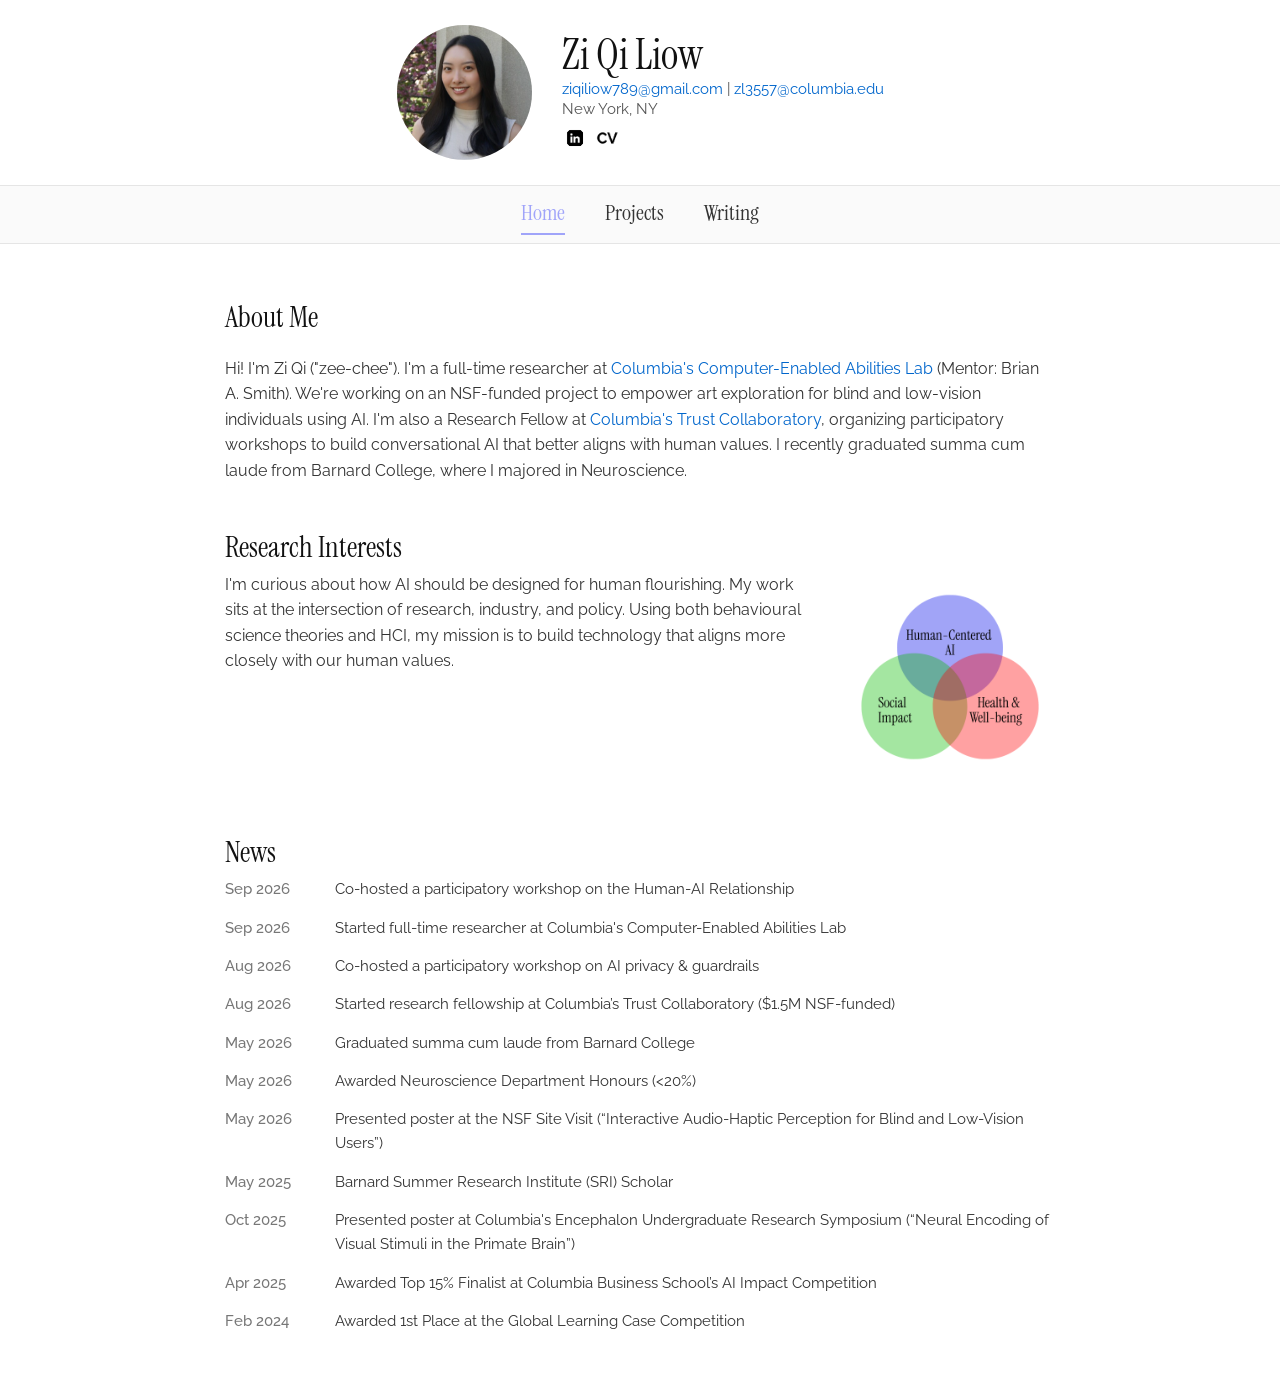
==== index.html @ b8210c05 "Commit #1 of personal portfolio" ====
<!DOCTYPE html>
<html lang="en">
<head>
  <meta charset="UTF-8">
  <meta name="viewport" content="width=device-width, initial-scale=1.0">
  <title>Zi Qi Liow</title>
  
  <!-- Favicon / Tab Icon -->
  <link rel="icon" type="image/png" href="website_icon.png">
  
  <!-- Google Fonts: Instrument Serif & Raleway -->
  <link rel="preconnect" href="https://fonts.googleapis.com">
  <link rel="preconnect" href="https://fonts.gstatic.com" crossorigin>
  <link href="https://fonts.googleapis.com/css2?family=Instrument+Serif:ital@0;1&family=Raleway:ital,wght@0,400;0,500;0,600;1,400&display=swap" rel="stylesheet">
  
  <link rel="stylesheet" href="style.css">
</head>
<body>

  <!-- Header & Navigation Bar -->
  <header class="header-container">
    <div class="profile-header">
      <div class="profile-photo">
        <img src="profile.jpg" alt="Zi Qi Liow">
      </div>
      <div class="profile-info">
        <h1>Zi Qi Liow</h1>
        <p class="contact-info">
          <a href="mailto:ziqiliow789@gmail.com">ziqiliow789@gmail.com</a> | 
          <a href="mailto:zl3557@columbia.edu">zl3557@columbia.edu</a><br>
          New York, NY
        </p>
        <div class="social-icons">
          <!-- LinkedIn Image Link -->
          <a href="https://www.linkedin.com/in/ziqiliow/" target="_blank" rel="noopener noreferrer" aria-label="LinkedIn">
            <img src="linkedin_logo.png" alt="LinkedIn" class="header-social-img">
          </a>
          <!-- CV Image Link -->
          <a href="https://drive.google.com/file/d/1fkq90Uz7b1A3cPRXqcvSa09ajLrAJp3x/view?usp=sharing" target="_blank" rel="noopener noreferrer" aria-label="CV">
            <img src="cv_logo.png" alt="CV" class="header-social-img">
          </a>
        </div>
      </div>
    </div>

    <!-- Full Width Navigation Bar -->
    <nav class="navbar">
      <div class="nav-content">
        <a href="index.html" class="active">Home</a>
        <a href="projects.html">Projects</a>
        <a href="https://medium.com/@ziqiliow" target="_blank" rel="noopener noreferrer">Writing</a>
      </div>
    </nav>
  </header>

  <!-- Wrapping Container matching projects.html -->
  <div class="container">
    
    <!-- About Me Section -->
    <section class="section">
      <h2>About Me</h2>
      <p>
        Hi! I'm Zi Qi ("zee-chee"). I'm a full-time researcher at <a href="https://ceal.cs.columbia.edu/" target="_blank" rel="noopener noreferrer">Columbia's Computer-Enabled Abilities Lab</a> (Mentor: Brian A. Smith). We're working on an NSF-funded project to empower art exploration for blind and low-vision individuals using AI. I'm also a Research Fellow at <a href="https://www.trustcollaboratory.org/" target="_blank" rel="noopener noreferrer">Columbia's Trust Collaboratory</a>, organizing participatory workshops to build conversational AI that better aligns with human values. I recently graduated summa cum laude from Barnard College, where I majored in Neuroscience. 
      </p>
    </section>

    <!-- Research Interests Section -->
    <section class="section">
      <h2>Research Interests</h2>
      <div class="research-grid">
        <div class="research-text">
          <p>
            I'm curious about how AI should be designed for human flourishing. My work sits at the intersection of research, industry, and policy. Using both behavioural science theories and HCI, my mission is to build technology that aligns more closely with our human values.
          </p>
        </div>
        <div class="research-graphic">
          <img src="homepage_graphic.png" alt="Research Interests Diagram">
        </div>
      </div>
    </section>

    <!-- News Section -->
    <section id="news" class="section">
      <h2>News</h2>
      <ul class="news-list">
        <li>
          <span class="news-date">Sep 2026</span>
          <span class="news-content">Co-hosted a participatory workshop on the Human-AI Relationship</span>
        </li>
        <li>
          <span class="news-date">Sep 2026</span>
          <span class="news-content">Started full-time researcher at Columbia's Computer-Enabled Abilities Lab</span>
        </li>
        <li>
          <span class="news-date">Aug 2026</span>
          <span class="news-content">Co-hosted a participatory workshop on AI privacy & guardrails</span>
        </li>
        <li>
          <span class="news-date">Aug 2026</span>
          <span class="news-content">Started research fellowship at Columbia’s Trust Collaboratory ($1.5M NSF-funded)</span>
        </li>
        <li>
          <span class="news-date">May 2026</span>
          <span class="news-content">Graduated summa cum laude from Barnard College</span>
        </li>
        <li>
          <span class="news-date">May 2026</span>
          <span class="news-content">Awarded Neuroscience Department Honours (&lt;20%)</span>
        </li>
        <li>
          <span class="news-date">May 2026</span>
          <span class="news-content">Presented poster at the NSF Site Visit (“Interactive Audio-Haptic Perception for Blind and Low-Vision Users”)</span>
        </li>
        <li>
          <span class="news-date">May 2025</span>
          <span class="news-content">Barnard Summer Research Institute (SRI) Scholar</span>
        </li>
        <li>
          <span class="news-date">Oct 2025</span>
          <span class="news-content">Presented poster at Columbia's Encephalon Undergraduate Research Symposium (“Neural Encoding of Visual Stimuli in the Primate Brain”)</span>
        </li>
        <li>
          <span class="news-date">Apr 2025</span>
          <span class="news-content">Awarded Top 15% Finalist at Columbia Business School’s AI Impact Competition</span>
        </li>
        <li>
          <span class="news-date">Feb 2024</span>
          <span class="news-content">Awarded 1st Place at the Global Learning Case Competition</span>
        </li>
      </ul>
    </section>

  </div>

</body>
</html>
---- style.css ----
/* Font Setup & General Styling */
body {
  font-family: 'Raleway', -apple-system, BlinkMacSystemFont, "Segoe UI", Roboto, sans-serif;
  line-height: 1.6;
  color: #333333;
  background-color: #ffffff;
  margin: 0;
  padding: 0;
}

body, p, span, div, li, a, .project-meta, .project-role, .project-year, .project-description {
  font-family: 'Raleway', -apple-system, BlinkMacSystemFont, "Segoe UI", Roboto, sans-serif;
}

/* Main Container Layout */
.container {
  max-width: 860px;
  margin: 25px auto;
  padding: 0 15px;
  box-sizing: border-box;
}

/* Headings with Instrument Serif */
h1, h2, .project-title, .navbar a {
  font-family: 'Instrument Serif', Georgia, serif;
  font-weight: 400;
  color: #111111;
}

/* Header Container (Top spacing matching bottom spacing) */
.header-container {
  width: 100%;
  margin-top: 25px;
  display: flex;
  flex-direction: column;
  align-items: center;
}

/* Side-by-Side Profile Header */
.profile-header {
  display: flex;
  flex-direction: row;
  align-items: center;
  justify-content: center;
  gap: 30px;
  margin-top: 0;
  margin-bottom: 25px;
  max-width: 860px;
  width: 100%;
  padding: 0 15px;
  box-sizing: border-box;
}

.profile-photo {
  display: flex;
  align-items: center;
}

.profile-photo img {
  width: 135px;
  height: 135px;
  object-fit: cover;
  border-radius: 50%;
  background-color: #f0f0f0;
  display: block;
}

.profile-info {
  text-align: left;
}

.profile-info h1 {
  margin: 0 0 2px 0;
  font-size: 2.6rem;
  line-height: 1.05;
}

.contact-info {
  margin: 0;
  color: #555555;
  font-size: 0.92rem;
  line-height: 1.35;
}

/* Social Icons Row (Aligned directly under text) */
.social-icons {
  display: flex;
  gap: 6px;
  align-items: center;
  margin-top: 6px;
  padding-left: 0;
  justify-content: flex-start;
}

.social-icons a {
  display: inline-flex;
  align-items: center;
  transition: transform 0.2s ease, opacity 0.2s ease;
}

.social-icons a:hover {
  transform: translateY(-2px);
  opacity: 0.8;
}

.header-social-img {
  width: 26px;
  height: 26px;
  object-fit: contain;
  display: block;
}

/* Global Link Styles */
a {
  color: #0066cc;
  text-decoration: none;
  transition: color 0.2s ease;
}

a:hover,
a:active {
  color: #a0a4f9 !important;
  text-decoration: underline;
}

/* Full-Width Navigation Bar */
.navbar {
  width: 100%;
  border-top: 1px solid #e5e5e5;
  border-bottom: 1px solid #e5e5e5;
  background-color: #fafafa;
  margin-top: 0;
  margin-bottom: 25px;
}

.nav-content {
  max-width: 860px;
  margin: 0 auto;
  display: flex;
  justify-content: center;
  gap: 40px;
  padding: 8px 15px;
  box-sizing: border-box;
}

.navbar a {
  font-size: 1.35rem;
  color: #333333;
  text-decoration: none;
  padding: 2px 0;
}

.navbar a:hover,
.navbar a:active,
.navbar a.active {
  color: #a0a4f9 !important;
  border-bottom: 2px solid #a0a4f9;
}

/* Sections */
.section {
  margin-bottom: 40px;
}

.section h2 {
  font-size: 1.8rem;
  border-bottom: 1px solid #e5e5e5;
  padding-bottom: 6px;
  margin-bottom: 18px;
}
/* Section Subtext Placement (Above the horizontal line, smaller & italicized) */
.section-subtext {
  font-family: 'Raleway', -apple-system, BlinkMacSystemFont, "Segoe UI", Roboto, sans-serif;
  font-style: italic;
  font-size: 0.82rem;
  color: #666666;
  margin-top: 2px;
  margin-bottom: 8px;
}

/* Adjust Section Heading Margin for Subtext Placement */
/* Section Heading & Subtext Group (Horizontal line sits under the subtext) */
.section h2 {
  font-size: 1.8rem;
  margin-top: 0;
  margin-bottom: 2px;
  border-bottom: none; /* Removed border from h2 */
  padding-bottom: 0;
}

.section-subtext {
  font-family: 'Raleway', -apple-system, BlinkMacSystemFont, "Segoe UI", Roboto, sans-serif;
  font-style: italic;
  font-size: 0.82rem;
  color: #666666;
  margin-top: 2px;
  margin-bottom: 18px;
  padding-bottom: 8px;
  border-bottom: 1px solid #e5e5e5; /* Border now sits below the subtext */
}

/* Sori Demo Video Modal Matching White Project Modal Style */
.modal-content.video-modal-content {
  position: relative;
  max-width: 580px; /* Same max-width as project modals */
  max-height: 75vh;  /* Same max-height as project modals */
  width: 90%;
  background-color: #ffffff; /* White background matching rest of projects */
  border-radius: 12px;
  padding: 2rem 1.8rem;
  box-shadow: 0 10px 30px rgba(0, 0, 0, 0.2);
  overflow-y: auto;
  box-sizing: border-box;
}

.modal-content.video-modal-content h2 {
  font-family: 'Instrument Serif', Georgia, serif;
  font-size: 1.8rem;
  margin-top: 0;
  margin-bottom: 0.4rem;
  color: #111111;
  line-height: 1.25;
}

.modal-content.video-modal-content video {
  width: 100%;
  border-radius: 6px;
  margin-top: 0.5rem;
  display: block;
  outline: none;
}

/* Research Interests Grid Layout */
.research-grid {
  display: flex;
  gap: 25px;
  align-items: flex-start;
}

.research-text {
  flex: 1;
}

.research-text p {
  margin-top: 0;
}

.research-graphic {
  width: 210px;
  flex-shrink: 0;
}

.research-graphic img {
  width: 100%;
  height: auto;
  border-radius: 4px;
}

/* Selected Projects Layout */
.project-card {
  display: flex;
  gap: 20px;
  margin-bottom: 30px;
  align-items: flex-start;
}

.project-image-placeholder {
  width: 130px;
  height: 90px;
  flex-shrink: 0;
  background-color: #f8f8f8;
  border-radius: 4px;
  overflow: hidden;
  border: 1px solid #e0e0e0;
}

.project-image-placeholder img {
  width: 100%;
  height: 100%;
  object-fit: cover;
}

.project-details {
  flex-grow: 1;
}

.project-title-row {
  display: flex;
  justify-content: space-between;
  align-items: baseline;
  gap: 15px;
}

.project-title {
  font-size: 1.35rem;
  margin: 0;
  line-height: 1.2;
}

.project-year {
  color: #888888;
  font-size: 0.95rem;
  font-weight: 500;
  white-space: nowrap;
}

.project-meta {
  color: #888888;
  font-size: 0.92rem;
  margin-top: 3px;
}

.project-role {
  color: #888888;
  font-size: 0.92rem;
  font-style: italic;
  margin-bottom: 6px;
}

.project-description {
  margin: 0;
  font-size: 0.92rem;
  color: #555555;
}

/* Interactive Clickable Elements & Hover Animation */
.clickable {
  cursor: pointer;
  transition: transform 0.2s ease, opacity 0.2s ease;
}

.clickable:hover {
  transform: scale(1.025);
  opacity: 0.9;
}

/* News Section Layout */
.news-list {
  list-style: none;
  padding: 0;
  margin: 0;
}

.news-list li {
  display: flex;
  gap: 25px;
  margin-bottom: 14px;
  font-size: 0.95rem;
  align-items: baseline;
}

.news-date {
  width: 85px;
  flex-shrink: 0;
  color: #777777;
  font-weight: 500;
}

.news-content {
  color: #333333;
}

/* Pop-Up Modal Styling */
.modal {
  display: none;
  position: fixed;
  z-index: 1000;
  left: 0;
  top: 0;
  width: 100%;
  height: 100%;
  background-color: rgba(0, 0, 0, 0.65);
  justify-content: center;
  align-items: center;
  padding: 1rem;
}

.modal-content.project-modal-content {
  position: relative;
  max-width: 580px;
  max-height: 75vh;
  width: 90%;
  background-color: #ffffff;
  border-radius: 12px;
  padding: 2rem 1.8rem;
  box-shadow: 0 10px 30px rgba(0, 0, 0, 0.2);
  overflow-y: auto;
  color: #222222;
  text-align: left;
}

.modal-content img {
  max-width: 100%;
  max-height: 80vh;
  display: block;
}

.project-modal-content h2 {
  font-family: 'Instrument Serif', Georgia, serif;
  font-size: 1.8rem;
  margin-top: 0;
  margin-bottom: 0.4rem;
  color: #111111;
  line-height: 1.25;
}

.modal-meta-bar {
  font-size: 0.82rem;
  color: #666666;
  border-bottom: 1px solid #eeeeee;
  padding-bottom: 0.8rem;
  margin-bottom: 1.2rem;
}

.modal-body h3 {
  font-family: 'Instrument Serif', Georgia, serif;
  font-size: 1.3rem;
  margin-top: 1.3rem;
  margin-bottom: 0.4rem;
  color: #222222;
}

.modal-body p, .modal-body li {
  font-family: 'Raleway', -apple-system, BlinkMacSystemFont, "Segoe UI", Roboto, sans-serif;
  font-size: 0.9rem;
  line-height: 1.55;
  color: #444444;
  margin-bottom: 0.8rem;
}

.modal-body ul, .modal-body ol {
  padding-left: 1.2rem;
  margin-bottom: 1rem;
}

.modal-body li {
  margin-bottom: 0.4rem;
}

.modal-prompt-quote {
  font-family: 'Instrument Serif', Georgia, serif;
  font-size: 1.35rem;
  font-style: italic;
  line-height: 1.3;
  background-color: #f8f9fa;
  border-left: 3px solid #a0a4f9;
  margin: 1.2rem 0;
  padding: 0.8rem 1.1rem;
  color: #222222;
}

.close-btn {
  position: absolute;
  top: 0.8rem;
  right: 1.2rem;
  font-size: 1.8rem;
  font-weight: bold;
  color: #666666;
  cursor: pointer;
  line-height: 1;
}

.close-btn:hover {
  color: #000000;
}

/* Responsive Adjustments */
@media (max-width: 650px) {
  .profile-header {
    flex-direction: column;
    text-align: center;
  }

  .container {
    padding: 0 15px;
  }

  .profile-info {
    text-align: center;
  }

  .social-icons {
    justify-content: center;
  }

  .research-grid {
    flex-direction: column;
  }

  .research-graphic {
    width: 100%;
    max-width: 260px;
    margin: 0 auto;
  }

  .nav-content {
    gap: 20px;
    padding: 8px 15px;
  }

  .navbar a {
    font-size: 1.15rem;
  }

  .project-card {
    flex-direction: column;
  }

  .project-image-placeholder {
    width: 100%;
    height: 160px;
  }

  .project-title-row {
    flex-direction: column;
    gap: 2px;
  }

  .news-list li {
    flex-direction: column;
    gap: 4px;
    margin-bottom: 16px;
  }
}
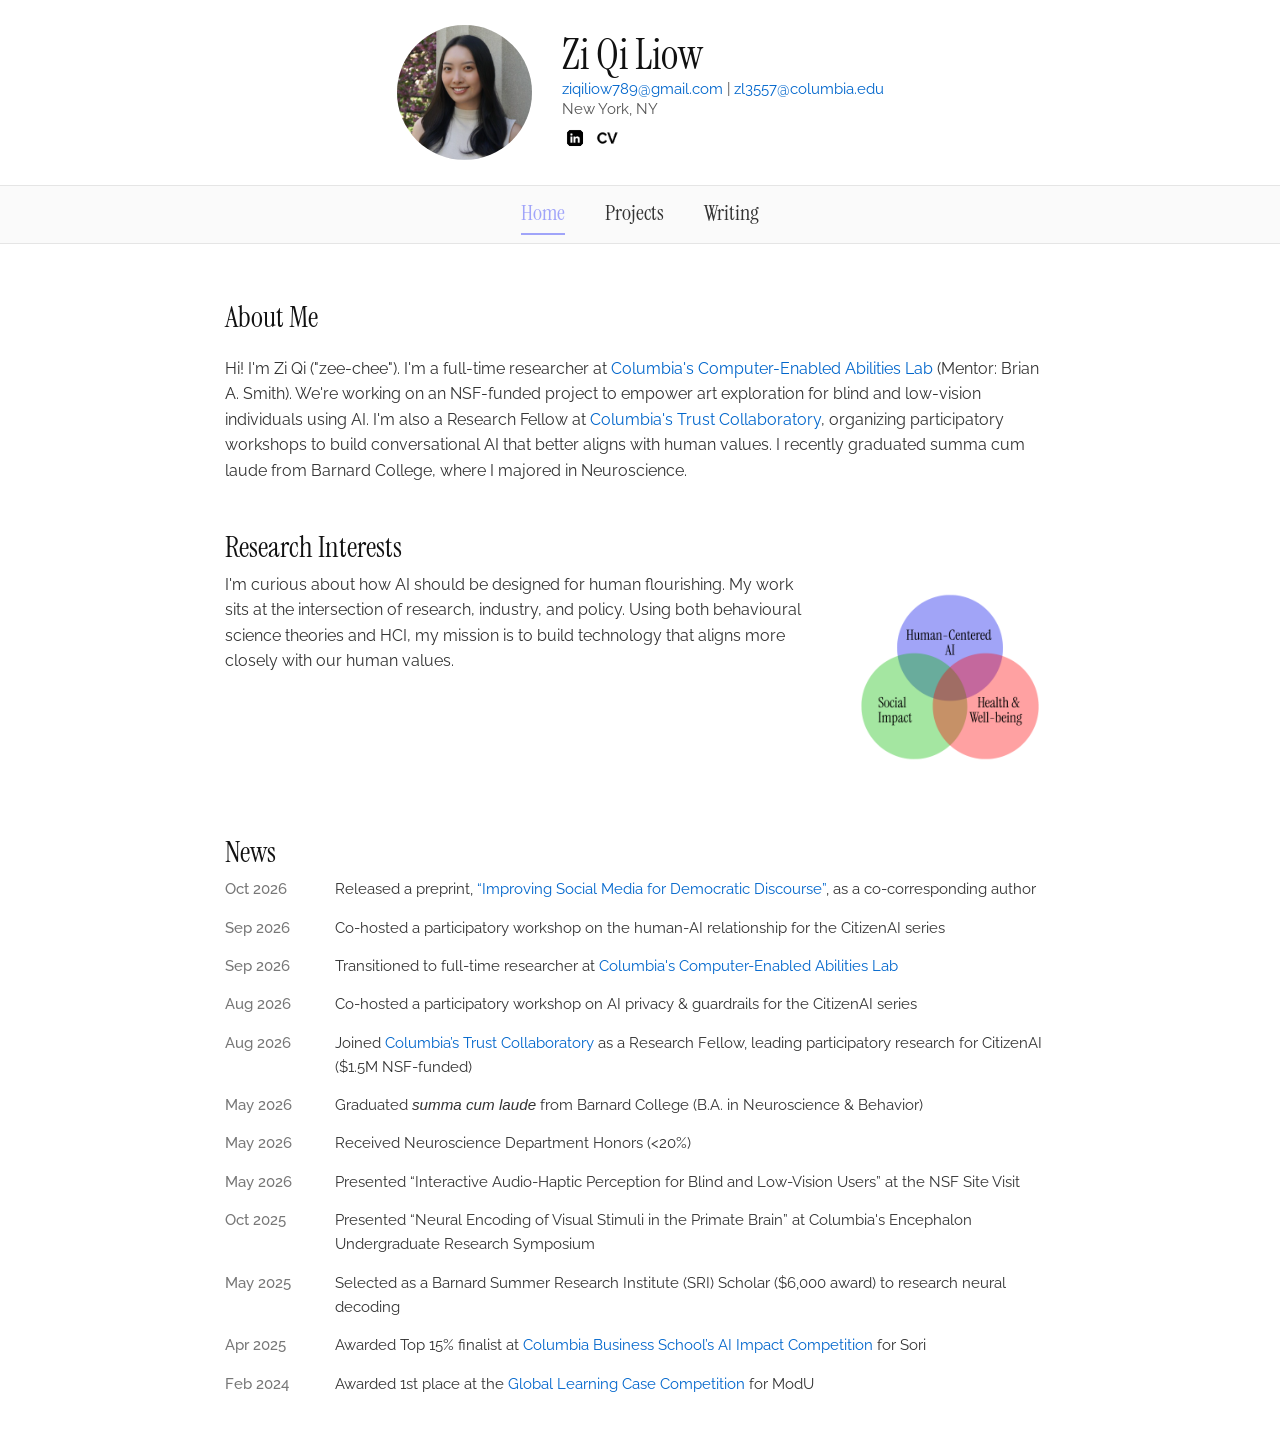
==== commit 69e089e0: "update" ====
--- a/index.html
+++ b/index.html
@@ -6,7 +6,7 @@
   <title>Zi Qi Liow</title>
   
   <!-- Favicon / Tab Icon -->
-  <link rel="icon" type="image/png" href="website_icon.png">
+  <link rel="icon" type="image/png" href="/website_icon.png">
   
   <!-- Google Fonts: Instrument Serif & Raleway -->
   <link rel="preconnect" href="https://fonts.googleapis.com">
@@ -14,6 +14,7 @@
   <link href="https://fonts.googleapis.com/css2?family=Instrument+Serif:ital@0;1&family=Raleway:ital,wght@0,400;0,500;0,600;1,400&display=swap" rel="stylesheet">
   
   <link rel="stylesheet" href="style.css">
+  <link rel="canonical" href="https://ziqiliow.com/">
 </head>
 <body>
 
@@ -21,7 +22,7 @@
   <header class="header-container">
     <div class="profile-header">
       <div class="profile-photo">
-        <img src="profile.jpg" alt="Zi Qi Liow">
+        <img src="/profile.jpg" alt="Zi Qi Liow">
       </div>
       <div class="profile-info">
         <h1>Zi Qi Liow</h1>
@@ -36,18 +37,18 @@
             <img src="linkedin_logo.png" alt="LinkedIn" class="header-social-img">
           </a>
           <!-- CV Image Link -->
-          <a href="https://drive.google.com/file/d/1fkq90Uz7b1A3cPRXqcvSa09ajLrAJp3x/view?usp=sharing" target="_blank" rel="noopener noreferrer" aria-label="CV">
+          <a href="cv.pdf" target="_blank" rel="noopener noreferrer" aria-label="CV">
             <img src="cv_logo.png" alt="CV" class="header-social-img">
           </a>
         </div>
       </div>
     </div>
 
-    <!-- Full Width Navigation Bar -->
+<!-- Full Width Navigation Bar -->
     <nav class="navbar">
       <div class="nav-content">
-        <a href="index.html" class="active">Home</a>
-        <a href="projects.html">Projects</a>
+        <a href="/" class="active">Home</a>
+        <a href="/projects">Projects</a>
         <a href="https://medium.com/@ziqiliow" target="_blank" rel="noopener noreferrer">Writing</a>
       </div>
     </nav>
@@ -84,48 +85,52 @@
       <h2>News</h2>
       <ul class="news-list">
         <li>
-          <span class="news-date">Sep 2026</span>
-          <span class="news-content">Co-hosted a participatory workshop on the Human-AI Relationship</span>
+          <span class="news-date">Oct 2026</span>
+          <span class="news-content">Released a preprint, <a href="https://arxiv.org/abs/2610.10816" target="_blank" rel="noopener">“Improving Social Media for Democratic Discourse”</a>, as a co-corresponding author</span>
         </li>
         <li>
           <span class="news-date">Sep 2026</span>
-          <span class="news-content">Started full-time researcher at Columbia's Computer-Enabled Abilities Lab</span>
+          <span class="news-content">Co-hosted a participatory workshop on the human-AI relationship for the CitizenAI series</span>
+        </li>
+        <li>
+          <span class="news-date">Sep 2026</span>
+          <span class="news-content">Transitioned to full-time researcher at <a href="https://ceal.cs.columbia.edu/" target="_blank" rel="noopener">Columbia's Computer-Enabled Abilities Lab</a></span>
         </li>
         <li>
           <span class="news-date">Aug 2026</span>
-          <span class="news-content">Co-hosted a participatory workshop on AI privacy & guardrails</span>
+          <span class="news-content">Co-hosted a participatory workshop on AI privacy &amp; guardrails for the CitizenAI series</span>
         </li>
         <li>
           <span class="news-date">Aug 2026</span>
-          <span class="news-content">Started research fellowship at Columbia’s Trust Collaboratory ($1.5M NSF-funded)</span>
+          <span class="news-content">Joined <a href="https://www.trustcollaboratory.org/" target="_blank" rel="noopener">Columbia’s Trust Collaboratory</a> as a Research Fellow, leading participatory research for CitizenAI ($1.5M NSF-funded)</span>
         </li>
         <li>
           <span class="news-date">May 2026</span>
-          <span class="news-content">Graduated summa cum laude from Barnard College</span>
+          <span class="news-content">Graduated <em>summa cum laude</em> from Barnard College (B.A. in Neuroscience &amp; Behavior)</span>
         </li>
         <li>
           <span class="news-date">May 2026</span>
-          <span class="news-content">Awarded Neuroscience Department Honours (&lt;20%)</span>
+          <span class="news-content">Received Neuroscience Department Honors (&lt;20%)</span>
         </li>
         <li>
           <span class="news-date">May 2026</span>
-          <span class="news-content">Presented poster at the NSF Site Visit (“Interactive Audio-Haptic Perception for Blind and Low-Vision Users”)</span>
+          <span class="news-content">Presented “Interactive Audio-Haptic Perception for Blind and Low-Vision Users” at the NSF Site Visit</span>
+        </li>
+        <li>
+          <span class="news-date">Oct 2025</span>
+          <span class="news-content">Presented “Neural Encoding of Visual Stimuli in the Primate Brain” at Columbia's Encephalon Undergraduate Research Symposium</span>
         </li>
         <li>
           <span class="news-date">May 2025</span>
-          <span class="news-content">Barnard Summer Research Institute (SRI) Scholar</span>
-        </li>
-        <li>
-          <span class="news-date">Oct 2025</span>
-          <span class="news-content">Presented poster at Columbia's Encephalon Undergraduate Research Symposium (“Neural Encoding of Visual Stimuli in the Primate Brain”)</span>
+          <span class="news-content">Selected as a Barnard Summer Research Institute (SRI) Scholar ($6,000 award) to research neural decoding</span>
         </li>
         <li>
           <span class="news-date">Apr 2025</span>
-          <span class="news-content">Awarded Top 15% Finalist at Columbia Business School’s AI Impact Competition</span>
+          <span class="news-content">Awarded Top 15% finalist at <a href="https://events.business.columbia.edu/event/ai-impact-challenge" target="_blank" rel="noopener">Columbia Business School’s AI Impact Competition</a> for Sori</span>
         </li>
         <li>
           <span class="news-date">Feb 2024</span>
-          <span class="news-content">Awarded 1st Place at the Global Learning Case Competition</span>
+          <span class="news-content">Awarded 1st place at the <a href="https://www.engineering.utoronto.ca/event/global-learning-case-competition/" target="_blank" rel="noopener">Global Learning Case Competition</a> for ModU</span>
         </li>
       </ul>
     </section>
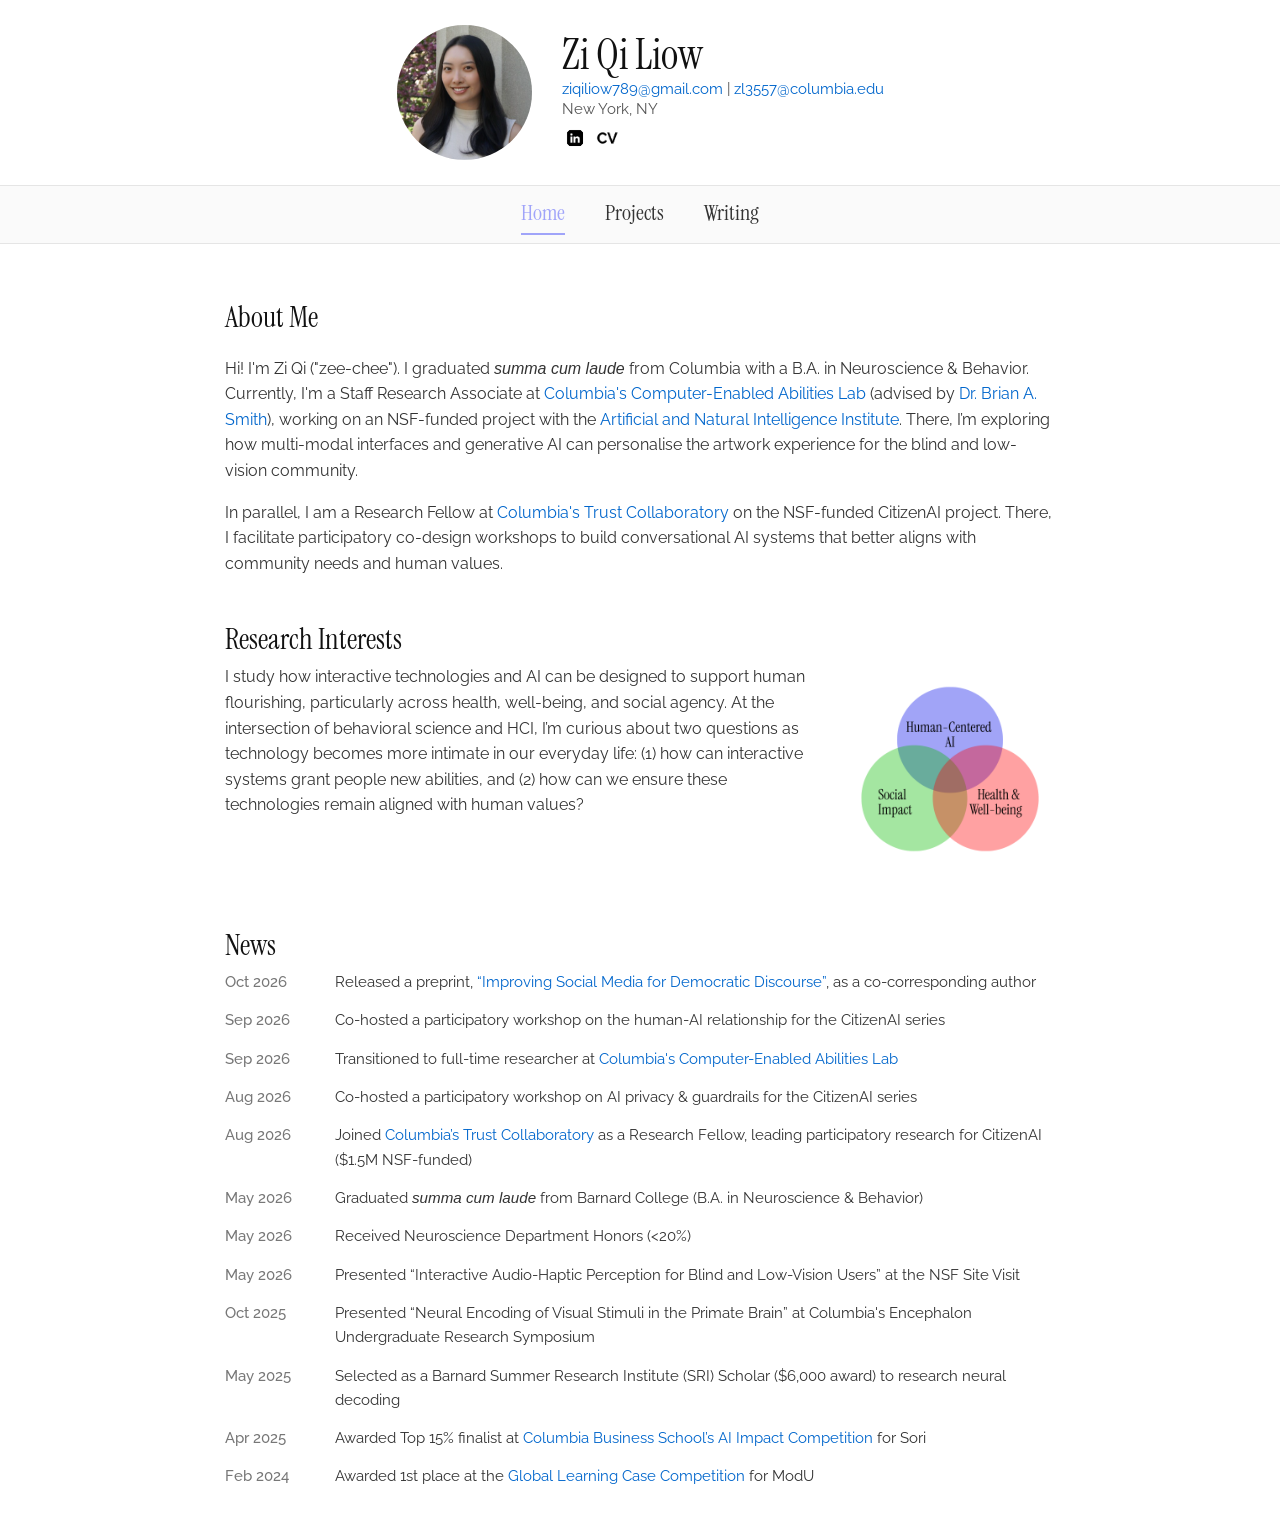
==== commit 9b8398b6: "homepage updated" ====
--- a/index.html
+++ b/index.html
@@ -60,9 +60,9 @@
     <!-- About Me Section -->
     <section class="section">
       <h2>About Me</h2>
-      <p>
-        Hi! I'm Zi Qi ("zee-chee"). I'm a full-time researcher at <a href="https://ceal.cs.columbia.edu/" target="_blank" rel="noopener noreferrer">Columbia's Computer-Enabled Abilities Lab</a> (Mentor: Brian A. Smith). We're working on an NSF-funded project to empower art exploration for blind and low-vision individuals using AI. I'm also a Research Fellow at <a href="https://www.trustcollaboratory.org/" target="_blank" rel="noopener noreferrer">Columbia's Trust Collaboratory</a>, organizing participatory workshops to build conversational AI that better aligns with human values. I recently graduated summa cum laude from Barnard College, where I majored in Neuroscience. 
-      </p>
+      <p>Hi! I'm Zi Qi ("zee-chee"). I graduated <em>summa cum laude</em> from Columbia with a B.A. in Neuroscience & Behavior. Currently, I'm a Staff Research Associate at <a href="https://ceal.cs.columbia.edu/" target="_blank" rel="noopener noreferrer">Columbia's Computer-Enabled Abilities Lab</a> (advised by <a href="https://www.engineering.columbia.edu/faculty-staff/directory/brian-smith" target="_blank" rel="noopener noreferrer">Dr. Brian A. Smith</a>), working on an NSF-funded project with the <a href="https://arni-institute.org" target="_blank" rel="noopener noreferrer">Artificial and Natural Intelligence Institute</a>. There, I’m exploring how multi-modal interfaces and generative AI can personalise the artwork experience for the blind and low-vision community.</p>
+
+<p>In parallel, I am a Research Fellow at <a href="https://www.trustcollaboratory.org/" target="_blank" rel="noopener noreferrer">Columbia's Trust Collaboratory</a> on the NSF-funded CitizenAI project. There, I facilitate participatory co-design workshops to build conversational AI systems that better aligns with community needs and human values.</p>
     </section>
 
     <!-- Research Interests Section -->
@@ -70,9 +70,7 @@
       <h2>Research Interests</h2>
       <div class="research-grid">
         <div class="research-text">
-          <p>
-            I'm curious about how AI should be designed for human flourishing. My work sits at the intersection of research, industry, and policy. Using both behavioural science theories and HCI, my mission is to build technology that aligns more closely with our human values.
-          </p>
+          <p>I study how interactive technologies and AI can be designed to support human flourishing, particularly across health, well-being, and social agency. At the intersection of behavioral science and HCI, I’m curious about two questions as technology becomes more intimate in our everyday life: (1) how can interactive systems grant people new abilities, and (2) how can we ensure these technologies remain aligned with human values?</p>
         </div>
         <div class="research-graphic">
           <img src="homepage_graphic.png" alt="Research Interests Diagram">
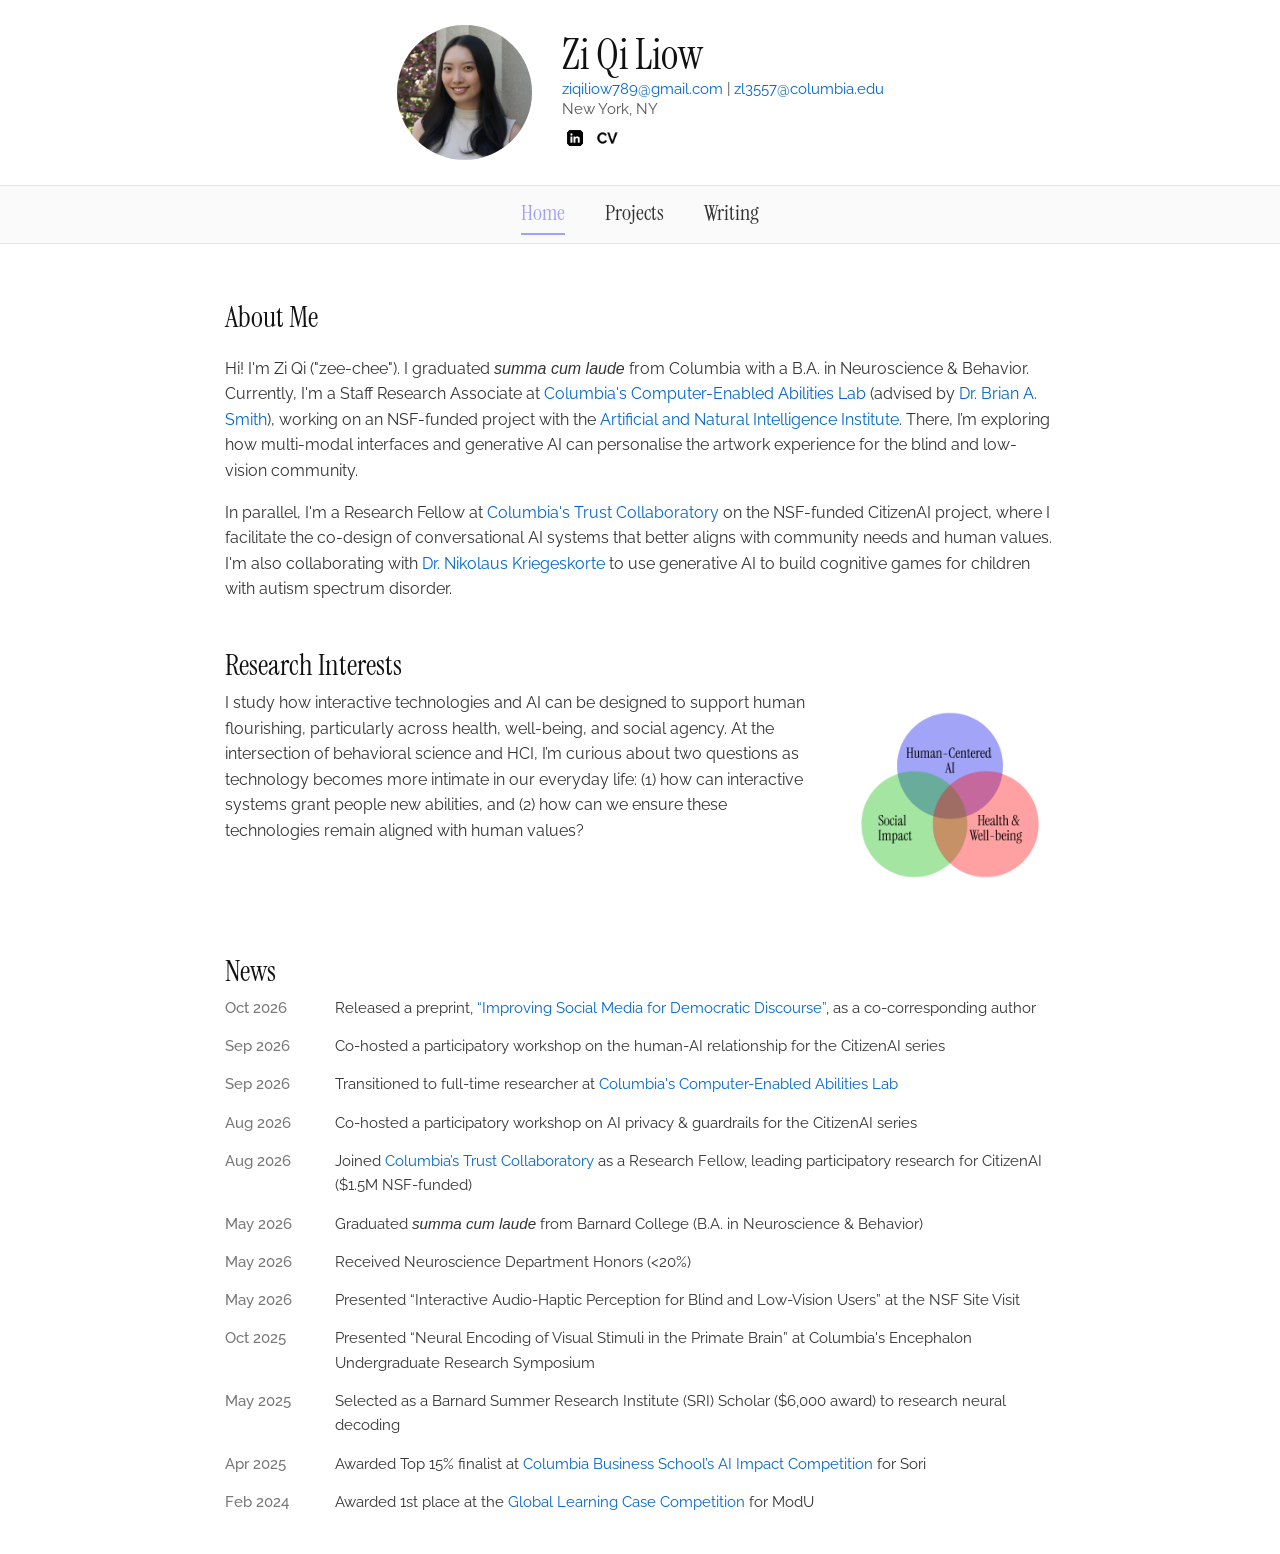
==== commit 6a3bd1fb: "changes v.3" ====
--- a/index.html
+++ b/index.html
@@ -6,7 +6,8 @@
   <title>Zi Qi Liow</title>
   
   <!-- Favicon / Tab Icon -->
-  <link rel="icon" type="image/png" href="/website_icon.png">
+  <link rel="icon" type="image/png" sizes="192x192" href="https://ziqiliow.com/website_icon.png">
+<link rel="apple-touch-icon" href="https://ziqiliow.com/website_icon.png">
   
   <!-- Google Fonts: Instrument Serif & Raleway -->
   <link rel="preconnect" href="https://fonts.googleapis.com">
@@ -62,7 +63,7 @@
       <h2>About Me</h2>
       <p>Hi! I'm Zi Qi ("zee-chee"). I graduated <em>summa cum laude</em> from Columbia with a B.A. in Neuroscience & Behavior. Currently, I'm a Staff Research Associate at <a href="https://ceal.cs.columbia.edu/" target="_blank" rel="noopener noreferrer">Columbia's Computer-Enabled Abilities Lab</a> (advised by <a href="https://www.engineering.columbia.edu/faculty-staff/directory/brian-smith" target="_blank" rel="noopener noreferrer">Dr. Brian A. Smith</a>), working on an NSF-funded project with the <a href="https://arni-institute.org" target="_blank" rel="noopener noreferrer">Artificial and Natural Intelligence Institute</a>. There, I’m exploring how multi-modal interfaces and generative AI can personalise the artwork experience for the blind and low-vision community.</p>
 
-<p>In parallel, I am a Research Fellow at <a href="https://www.trustcollaboratory.org/" target="_blank" rel="noopener noreferrer">Columbia's Trust Collaboratory</a> on the NSF-funded CitizenAI project. There, I facilitate participatory co-design workshops to build conversational AI systems that better aligns with community needs and human values.</p>
+<p>In parallel, I'm a Research Fellow at <a href="https://www.trustcollaboratory.org/" target="_blank" rel="noopener noreferrer">Columbia's Trust Collaboratory</a> on the NSF-funded CitizenAI project, where I facilitate the co-design of conversational AI systems that better aligns with community needs and human values. I'm also collaborating with <a href="https://zuckermaninstitute.columbia.edu/nikolaus-kriegeskorte-phd" target="_blank" rel="noopener noreferrer">Dr. Nikolaus Kriegeskorte</a> to use generative AI to build cognitive games for children with autism spectrum disorder.</p>
     </section>
 
     <!-- Research Interests Section -->
--- a/style.css
+++ b/style.css
@@ -259,14 +259,14 @@
 /* Selected Projects Layout */
 .project-card {
   display: flex;
-  gap: 20px;
+  gap: 10px;
   margin-bottom: 30px;
   align-items: flex-start;
 }
 
 .project-image-placeholder {
-  width: 130px;
-  height: 90px;
+  width: 150px;
+  height: 110px;
   flex-shrink: 0;
   background-color: #f8f8f8;
   border-radius: 4px;
@@ -288,7 +288,7 @@
   display: flex;
   justify-content: space-between;
   align-items: baseline;
-  gap: 15px;
+  gap: 5px;
 }
 
 .project-title {
@@ -512,9 +512,12 @@
   }
 
   .project-title-row {
-    flex-direction: column;
-    gap: 2px;
-  }
+  display: flex;
+  justify-content: space-between;
+  align-items: baseline;
+  width: 100%;
+  margin-bottom: 2px; 
+}
 
   .news-list li {
     flex-direction: column;
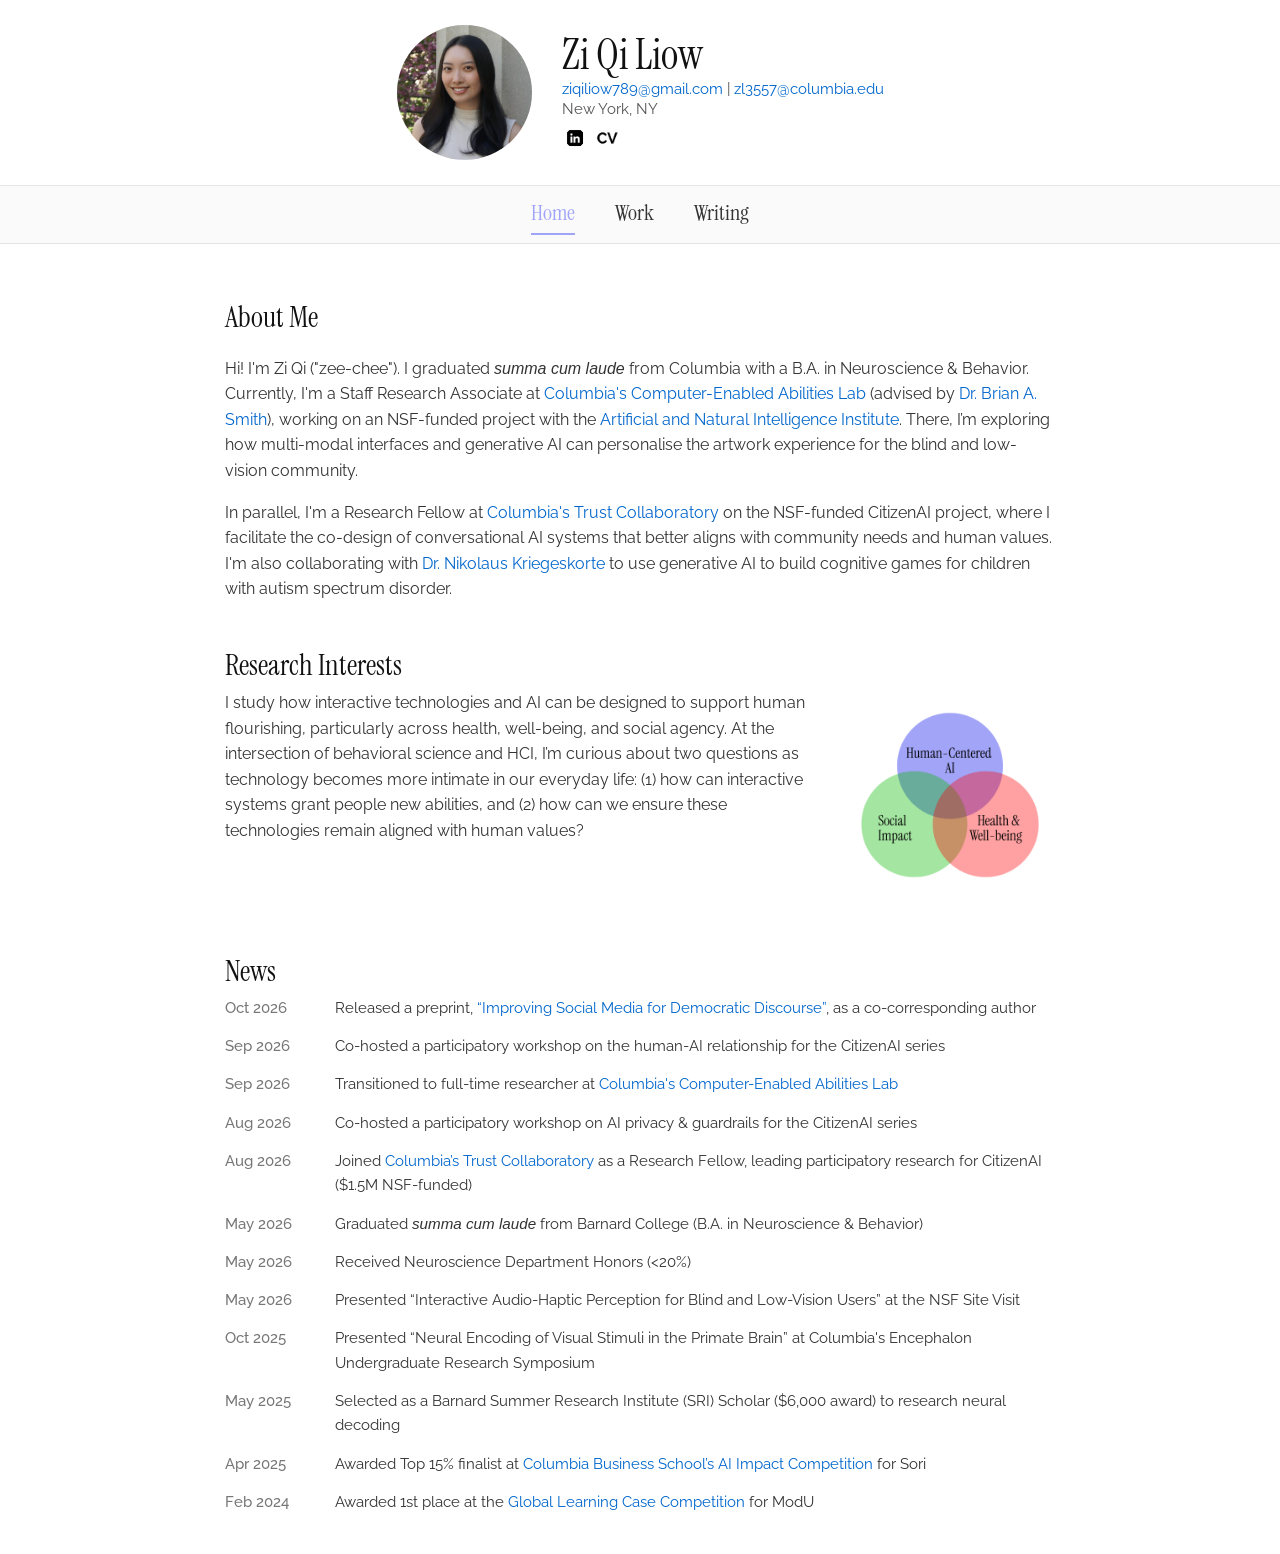
==== commit 95bd1f13: "nov.3 changes -- project page + home" ====
--- a/index.html
+++ b/index.html
@@ -49,7 +49,7 @@
     <nav class="navbar">
       <div class="nav-content">
         <a href="/" class="active">Home</a>
-        <a href="/projects">Projects</a>
+        <a href="/projects">Work</a>
         <a href="https://medium.com/@ziqiliow" target="_blank" rel="noopener noreferrer">Writing</a>
       </div>
     </nav>
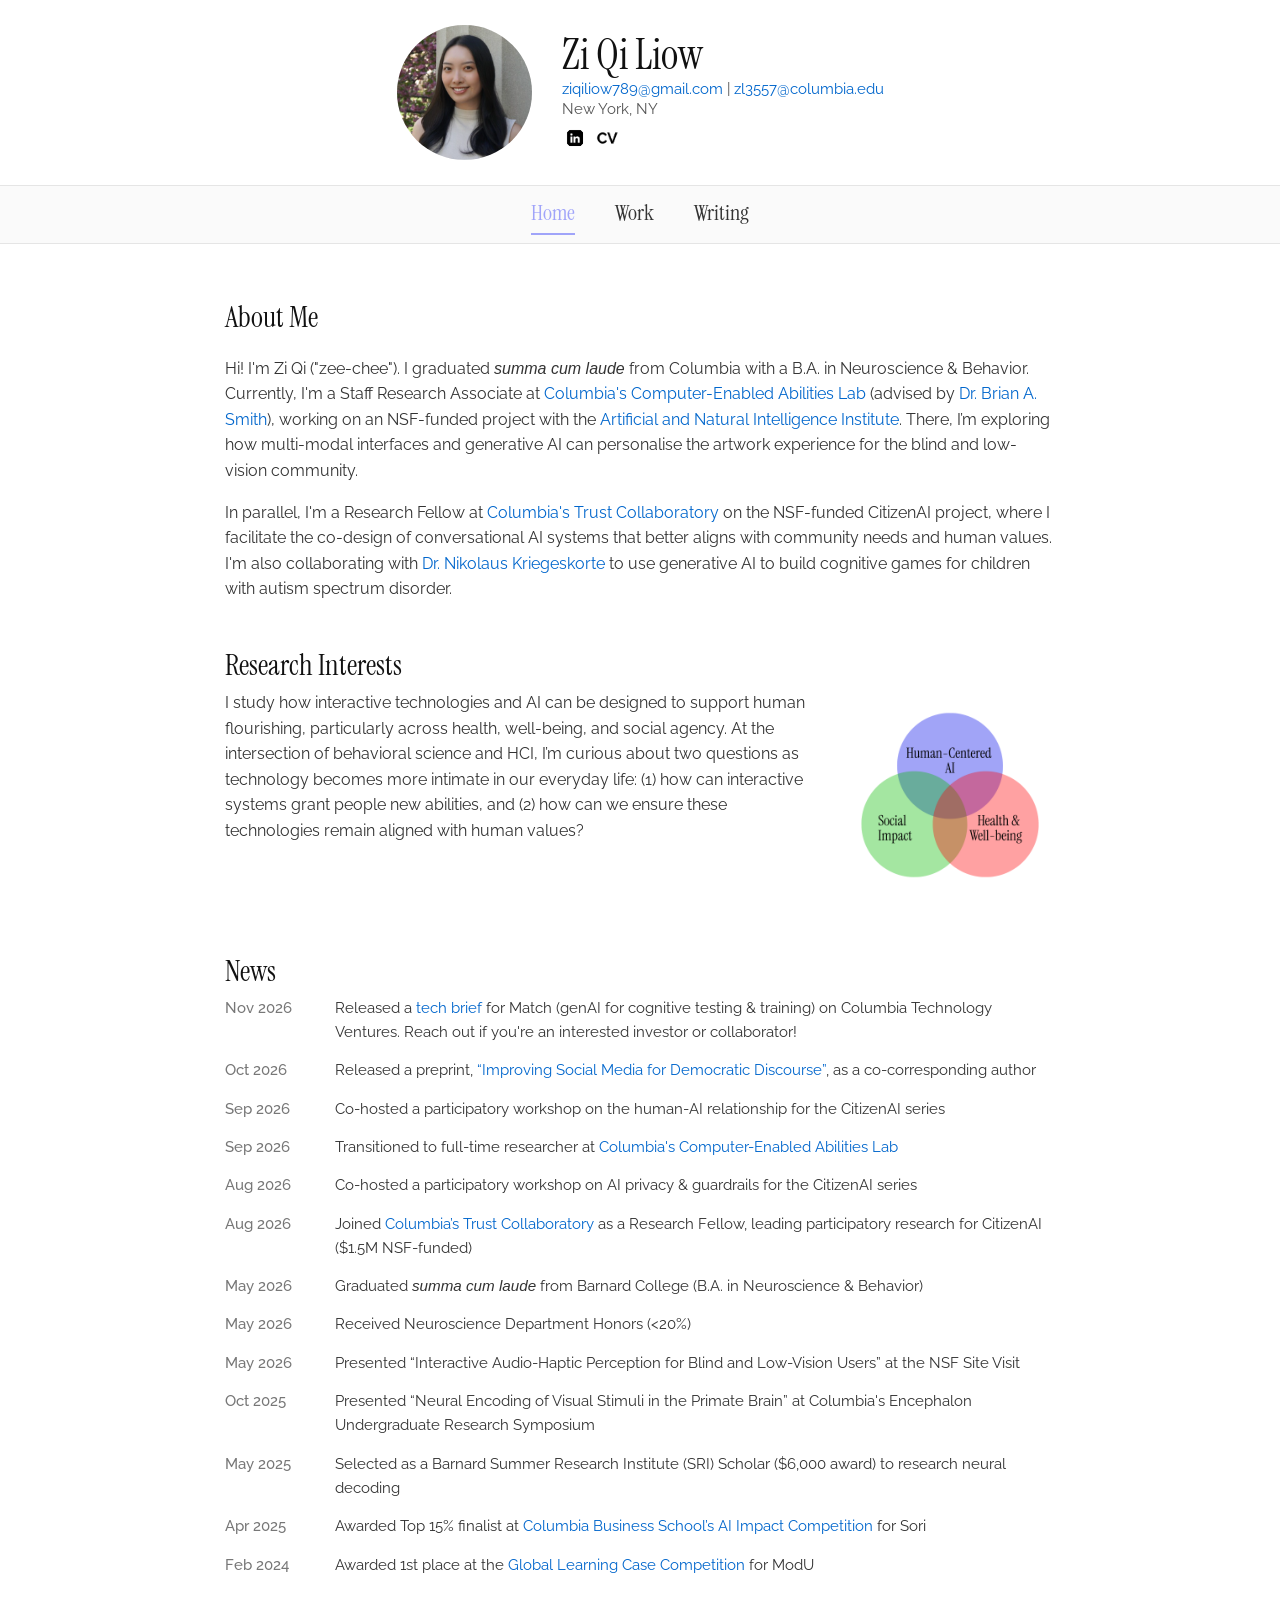
==== commit 21c2ce7e: "match ctv updates + general tweaks" ====
--- a/index.html
+++ b/index.html
@@ -84,6 +84,10 @@
       <h2>News</h2>
       <ul class="news-list">
         <li>
+          <span class="news-date">Nov 2026</span>
+          <span class="news-content">Released a <a href="https://inventions.techventures.columbia.edu/technologies/generative-ai-platform-for--CU26416" target="_blank" rel="noopener">tech brief</a> for Match (genAI for cognitive testing & training) on Columbia Technology Ventures. Reach out if you're an interested investor or collaborator! </span>
+        </li>
+        <li>
           <span class="news-date">Oct 2026</span>
           <span class="news-content">Released a preprint, <a href="https://arxiv.org/abs/2610.10816" target="_blank" rel="noopener">“Improving Social Media for Democratic Discourse”</a>, as a co-corresponding author</span>
         </li>
--- a/style.css
+++ b/style.css
@@ -524,4 +524,22 @@
     gap: 4px;
     margin-bottom: 16px;
   }
-}+
+}
+.project-links a {
+  display: inline-block;
+  border: 1px solid black; /* Thin black outline */
+  padding: 4px 8px;        /* Creates the box spacing around the text */
+  text-decoration: none;   /* Removes the default underline */
+  color: inherit;          /* Keeps your current text color */
+  margin-right: 6px;       /* Adds a little space between multiple links */
+  border-radius: 3px;      /* Optional: slightly rounds the box corners */
+  text-decoration: none !important;
+}
+
+/* Optional: Add a slight background color when hovered over */
+.project-links a:hover {
+  background-color: black !important; /* Fills the box with black */
+  color: white !important;            /* Changes the text to white */
+  text-decoration: none !important;   /* Keeps the underline hidden */
+}
